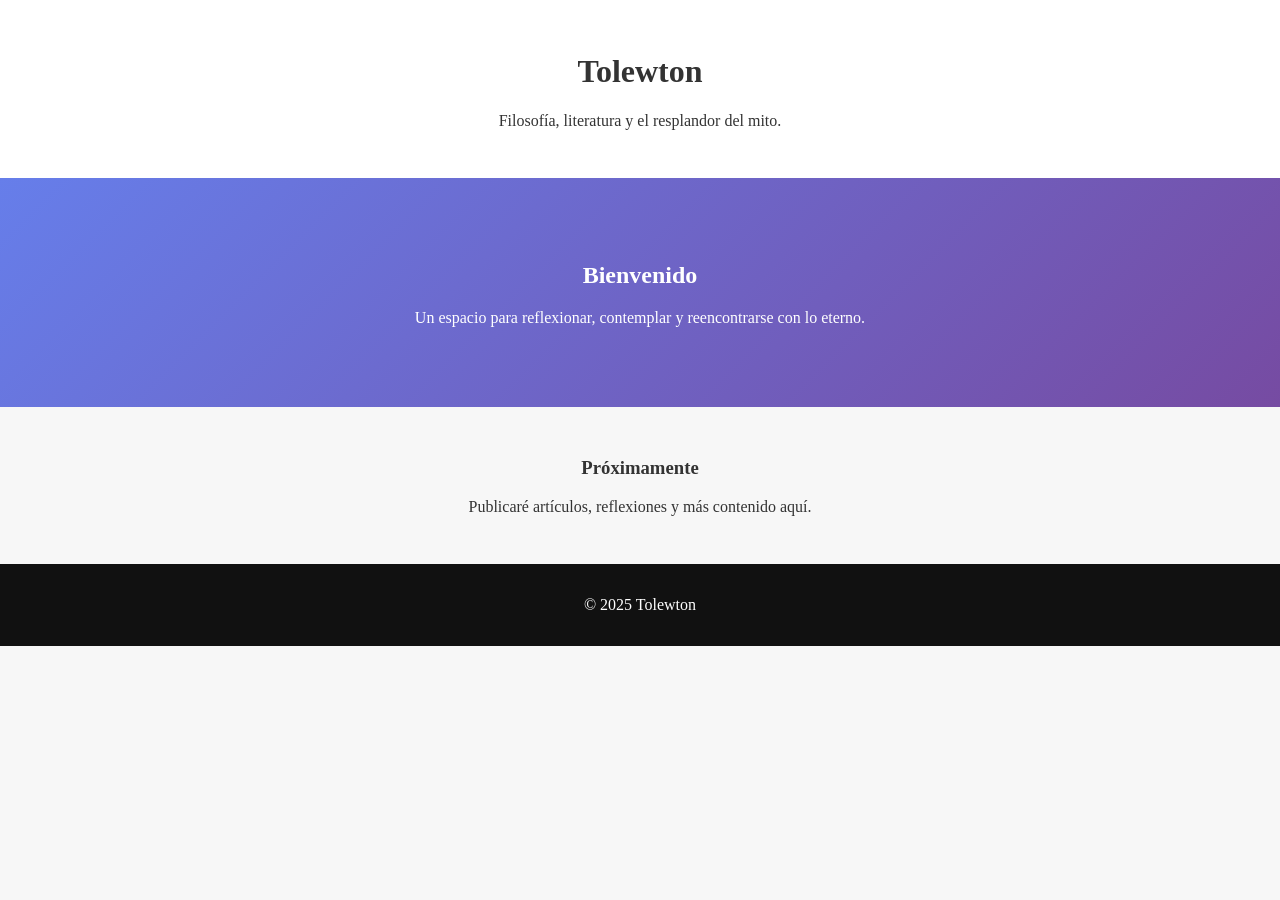
==== index.html @ 7ef382fe "Add files via upload" ====
<!DOCTYPE html>
<html lang="es">
<head>
  <meta charset="UTF-8">
  <meta name="viewport" content="width=device-width, initial-scale=1.0">
  <title>Tolewton</title>
  <link rel="stylesheet" href="style.css">
</head>
<body>
  <header>
    <h1>Tolewton</h1>
    <p>Filosofía, literatura y el resplandor del mito.</p>
  </header>

  <section class="hero">
    <h2>Bienvenido</h2>
    <p>Un espacio para reflexionar, contemplar y reencontrarse con lo eterno.</p>
  </section>

  <section class="content">
    <h3>Próximamente</h3>
    <p>Publicaré artículos, reflexiones y más contenido aquí.</p>
  </section>

  <footer>
    <p>© 2025 Tolewton</p>
  </footer>
</body>
</html>
---- style.css ----
body {
  margin: 0;
  font-family: serif;
  background: #f7f7f7;
  color: #333;
  text-align: center;
}
header {
  padding: 2rem;
  background: white;
}
.hero {
  padding: 4rem 1rem;
  background: linear-gradient(135deg, #667eea, #764ba2);
  color: white;
}
.content {
  padding: 2rem;
}
footer {
  padding: 1rem;
  background: #111;
  color: white;
}
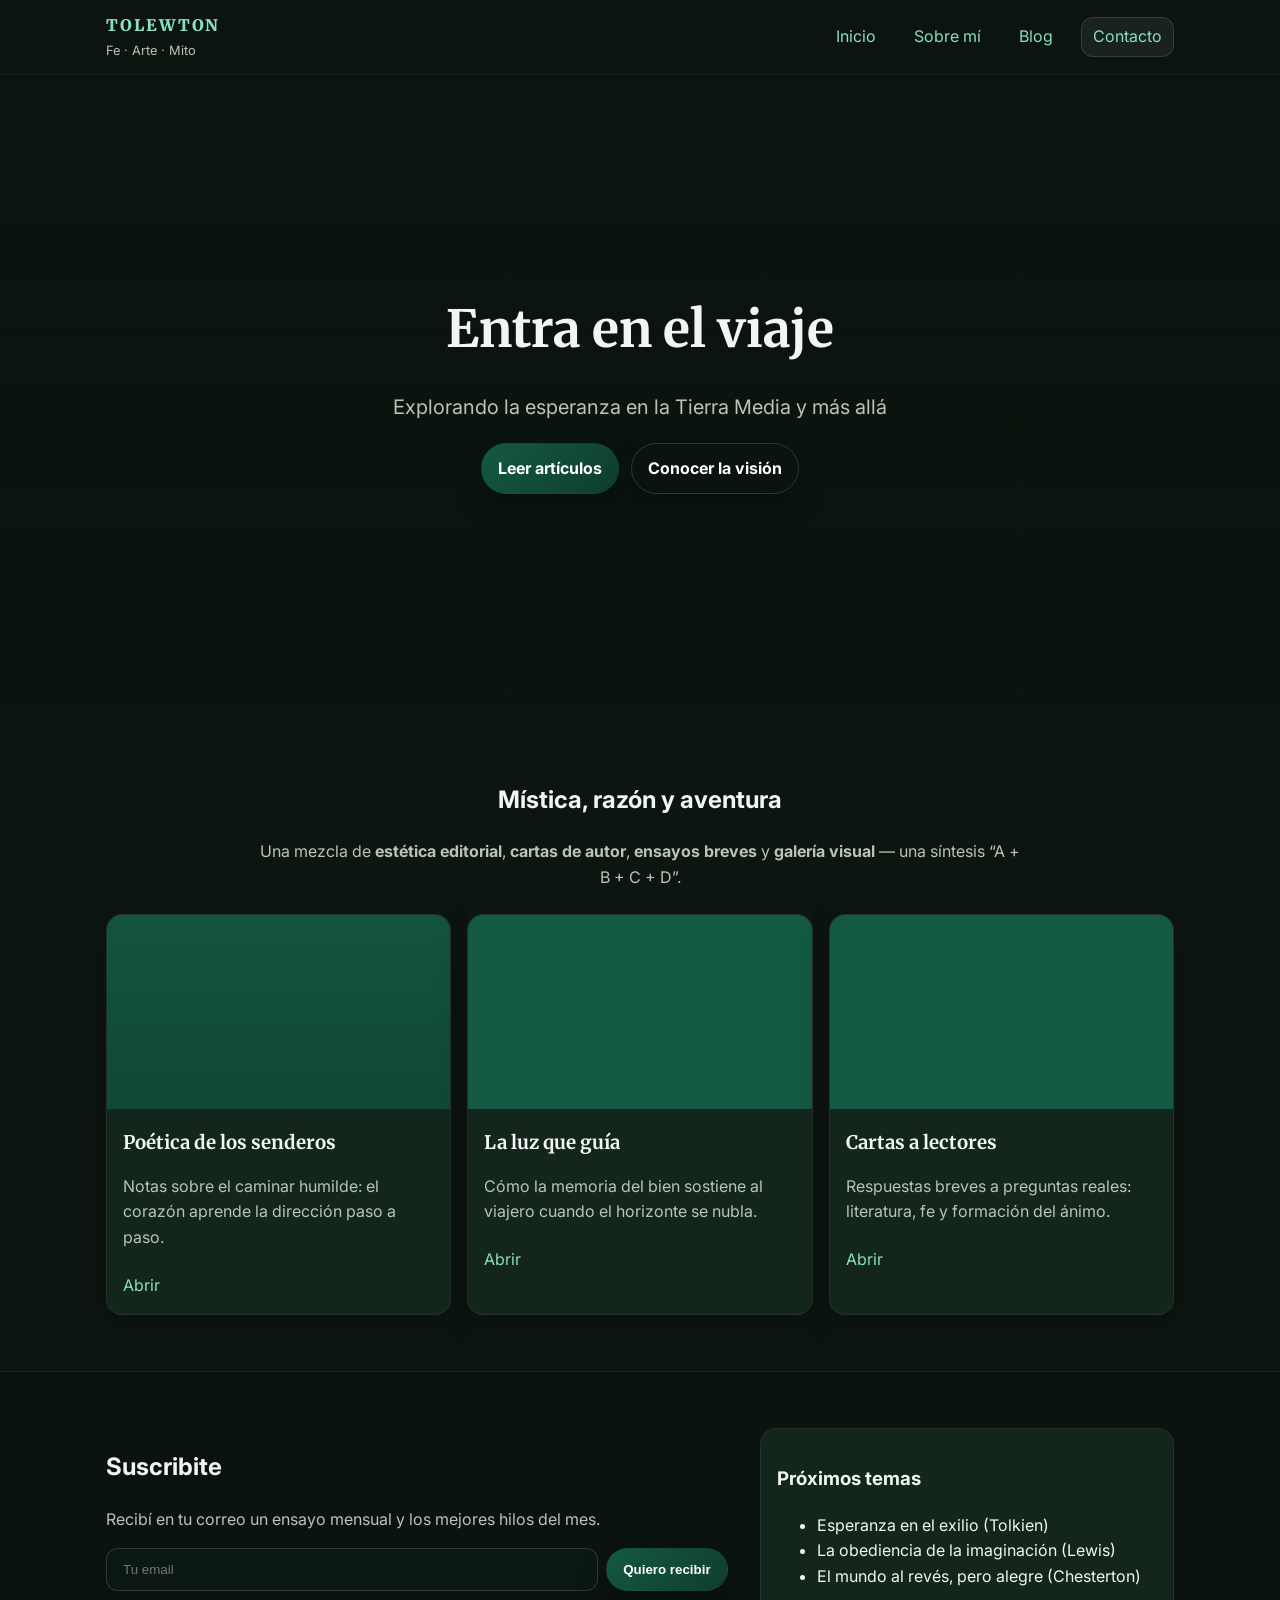
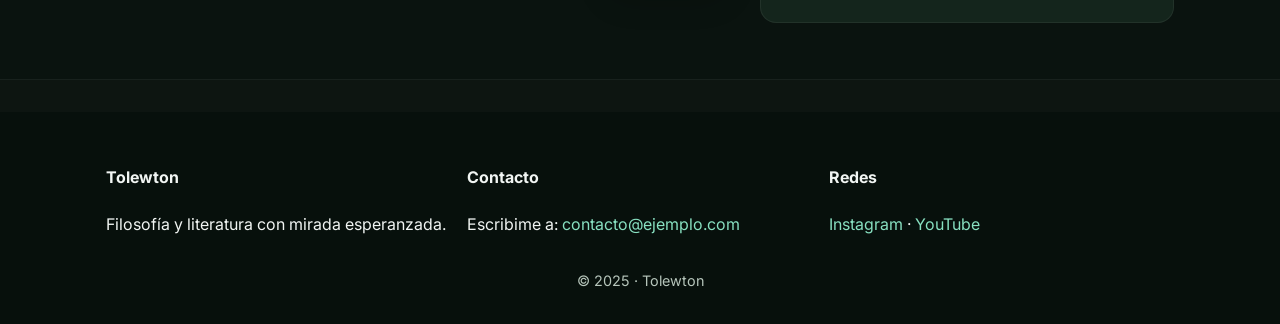
==== commit 2f2309fd: "Add files via upload" ====
--- a/index.html
+++ b/index.html
@@ -1,30 +1,112 @@
-
-<!DOCTYPE html>
+<!doctype html>
 <html lang="es">
 <head>
-  <meta charset="UTF-8">
-  <meta name="viewport" content="width=device-width, initial-scale=1.0">
-  <title>Tolewton</title>
-  <link rel="stylesheet" href="style.css">
+  <meta charset="utf-8" />
+  <meta name="viewport" content="width=device-width, initial-scale=1" />
+  <title>Tolewton — Fe, arte y mito</title>
+  <meta name="description" content="Filosofía, literatura y el resplandor del mito: Tolkien, Lewis y Chesterton." />
+  <link rel="preconnect" href="https://fonts.googleapis.com">
+  <link rel="preconnect" href="https://fonts.gstatic.com" crossorigin>
+  <link href="https://fonts.googleapis.com/css2?family=Merriweather:wght@400;700;900&family=Inter:wght@400;600;800&display=swap" rel="stylesheet">
+  <link rel="stylesheet" href="style.css" />
 </head>
 <body>
-  <header>
-    <h1>Tolewton</h1>
-    <p>Filosofía, literatura y el resplandor del mito.</p>
-  </header>
+<header class="site-header">
+  <div class="container">
+    <a class="brand" href="index.html">
+      <span class="brand-title">TOLEWTON</span>
+      <span class="brand-subtitle">Fe · Arte · Mito</span>
+    </a>
+    <nav class="nav">
+      <a href="index.html">Inicio</a>
+      <a href="sobre.html">Sobre mí</a>
+      <a href="blog.html">Blog</a>
+      <a class="btn" href="#contacto">Contacto</a>
+    </nav>
+  </div>
+</header>
 
-  <section class="hero">
-    <h2>Bienvenido</h2>
-    <p>Un espacio para reflexionar, contemplar y reencontrarse con lo eterno.</p>
-  </section>
+<section class="hero" style="--hero:url('assets/hero-bilbo.jpg')">
+  <div class="container hero-inner">
+    <h1 class="hero-title">Entra en el viaje</h1>
+    <p class="hero-sub">Explorando la esperanza en la Tierra Media y más allá</p>
+    <div class="cta">
+      <a class="button button--primary" href="blog.html">Leer artículos</a>
+      <a class="button button--ghost" href="sobre.html">Conocer la visión</a>
+    </div>
+  </div>
+</section>
 
-  <section class="content">
-    <h3>Próximamente</h3>
-    <p>Publicaré artículos, reflexiones y más contenido aquí.</p>
-  </section>
+<section class="section">
+  <div class="container intro center">
+    <h2>Mística, razón y aventura</h2>
+    <p class="lead">Una mezcla de <strong>estética editorial</strong>, <strong>cartas de autor</strong>, <strong>ensayos breves</strong> y <strong>galería visual</strong> — una síntesis “A + B + C + D”.</p>
+  </div>
+  <div class="container cards">
+    <article class="card">
+      <div class="card-img ratio-16x9" style="background-image:linear-gradient(180deg,rgba(0,0,0,.05),rgba(0,0,0,.2)), var(--img); --img:url('assets/hero-bilbo.jpg')"></div>
+      <div class="card-body">
+        <h3>Poética de los senderos</h3>
+        <p>Notas sobre el caminar humilde: el corazón aprende la dirección paso a paso.</p>
+        <a class="more" href="blog.html">Abrir</a>
+      </div>
+    </article>
+    <article class="card">
+      <div class="card-img ratio-16x9" style="--img:url('assets/hero-bilbo.jpg')"></div>
+      <div class="card-body">
+        <h3>La luz que guía</h3>
+        <p>Cómo la memoria del bien sostiene al viajero cuando el horizonte se nubla.</p>
+        <a class="more" href="blog.html">Abrir</a>
+      </div>
+    </article>
+    <article class="card">
+      <div class="card-img ratio-16x9" style="--img:url('assets/hero-bilbo.jpg')"></div>
+      <div class="card-body">
+        <h3>Cartas a lectores</h3>
+        <p>Respuestas breves a preguntas reales: literatura, fe y formación del ánimo.</p>
+        <a class="more" href="blog.html">Abrir</a>
+      </div>
+    </article>
+  </div>
+</section>
 
-  <footer>
-    <p>© 2025 Tolewton</p>
-  </footer>
+<section class="section section-alt">
+  <div class="container grid-2">
+    <div>
+      <h2>Suscribite</h2>
+      <p class="lead">Recibí en tu correo un ensayo mensual y los mejores hilos del mes.</p>
+      <form class="form">
+        <input type="email" placeholder="Tu email" />
+        <button class="button button--primary" type="button">Quiero recibir</button>
+      </form>
+    </div>
+    <div class="panel">
+      <h3>Próximos temas</h3>
+      <ul>
+        <li>Esperanza en el exilio (Tolkien)</li>
+        <li>La obediencia de la imaginación (Lewis)</li>
+        <li>El mundo al revés, pero alegre (Chesterton)</li>
+      </ul>
+    </div>
+  </div>
+</section>
+
+<footer id="contacto" class="site-footer">
+  <div class="container footer-grid">
+    <div>
+      <h4>Tolewton</h4>
+      <p>Filosofía y literatura con mirada esperanzada.</p>
+    </div>
+    <div>
+      <h4>Contacto</h4>
+      <p>Escribime a: <a href="mailto:contacto@ejemplo.com">contacto@ejemplo.com</a></p>
+    </div>
+    <div>
+      <h4>Redes</h4>
+      <p><a href="#">Instagram</a> · <a href="#">YouTube</a></p>
+    </div>
+  </div>
+  <div class="copy">© 2025 · Tolewton</div>
+</footer>
 </body>
 </html>
--- a/style.css
+++ b/style.css
@@ -1,25 +1,41 @@
 
-body {
-  margin: 0;
-  font-family: serif;
-  background: #f7f7f7;
-  color: #333;
-  text-align: center;
+:root{
+  --bg:#0d1511; --text:#f1f5f3; --muted:#b6c5bb;
+  --forest:#0f3d2e; --forest-2:#145943; --accent:#88e0c1;
+  --card:#14251c; --white:#ffffff; --max:1100px; --radius:16px; --shadow:0 10px 30px rgba(0,0,0,.20);
 }
-header {
-  padding: 2rem;
-  background: white;
-}
-.hero {
-  padding: 4rem 1rem;
-  background: linear-gradient(135deg, #667eea, #764ba2);
-  color: white;
-}
-.content {
-  padding: 2rem;
-}
-footer {
-  padding: 1rem;
-  background: #111;
-  color: white;
-}
+*{box-sizing:border-box} html,body{margin:0;padding:0}
+body{font-family:Inter,system-ui,Segoe UI,Roboto,Helvetica,Arial,sans-serif;background:var(--bg);color:var(--text);line-height:1.6}
+a{color:var(--accent);text-decoration:none} a:hover{text-decoration:underline}
+.container{max-width:var(--max);margin-inline:auto;padding:0 1rem}
+.site-header{position:sticky;top:0;background:rgba(13,21,17,.8);backdrop-filter:blur(6px);border-bottom:1px solid rgba(255,255,255,.06)}
+.site-header .container{display:flex;align-items:center;justify-content:space-between;padding:.8rem 1rem}
+.brand{display:flex;flex-direction:column;gap:.15rem}
+.brand-title{font-family:Merriweather,serif;font-weight:900;letter-spacing:.12em}
+.brand-subtitle{font-size:.8rem;color:var(--muted)}
+.nav{display:flex;gap:1rem;align-items:center}
+.nav a{padding:.4rem .7rem;border-radius:12px}
+.nav .btn{background:rgba(255,255,255,.06);border:1px solid rgba(255,255,255,.12)}
+.hero{min-height:70vh;display:grid;place-items:center;text-align:center;background-image:var(--hero);background-size:cover;background-position:center;position:relative;overflow:hidden}
+.hero::after{content:"";position:absolute;inset:0;background:linear-gradient(180deg,rgba(10,20,14,.55),rgba(10,20,14,.85))}
+.hero-inner{position:relative;z-index:1;padding:5rem 1rem}
+.hero-title{font-family:Merriweather,serif;font-size:clamp(2rem,5vw,3.2rem);margin:.2rem 0 .6rem}
+.hero-sub{color:var(--muted);font-size:clamp(1rem,2.3vw,1.25rem)}
+.cta{margin-top:1rem;display:flex;gap:.75rem;justify-content:center;flex-wrap:wrap}
+.button{display:inline-flex;align-items:center;gap:.5rem;font-weight:700;padding:.75rem 1rem;border-radius:999px;box-shadow:var(--shadow);border:1px solid rgba(255,255,255,.15);color:var(--white);background:rgba(255,255,255,.08)}
+.button--primary{background:linear-gradient(135deg,var(--forest-2),var(--forest));border-color:transparent}
+.button--ghost{background:transparent}
+.section{padding:3.5rem 0} .section-alt{background:#0a130f;border-top:1px solid rgba(255,255,255,.06);border-bottom:1px solid rgba(255,255,255,.06)}
+.intro{max-width:800px;margin:0 auto 1.5rem auto;text-align:center} .lead{color:var(--muted)}
+.cards{display:grid;grid-template-columns:repeat(auto-fill,minmax(260px,1fr));gap:1rem;padding:0 1rem}
+.card{background:var(--card);border:1px solid rgba(255,255,255,.06);border-radius:var(--radius);overflow:hidden;box-shadow:var(--shadow);display:flex;flex-direction:column}
+.card-img{background:var(--forest-2);background-size:cover;background-position:center}
+.ratio-16x9{aspect-ratio:16/9}
+.card-body{padding:1rem} .card h3{margin:.2rem 0 .4rem;font-family:Merriweather,serif} .card p{color:var(--muted)}
+.more{display:inline-block;margin-top:.4rem}
+.grid-2{display:grid;gap:2rem;grid-template-columns:1.2fr .8fr} @media (max-width:900px){.grid-2{grid-template-columns:1fr}}
+.form{display:flex;gap:.5rem;flex-wrap:wrap} .form input{flex:1;min-width:220px;padding:.8rem 1rem;border-radius:12px;border:1px solid rgba(255,255,255,.15);background:#0b1712;color:var(--text)}
+.panel{background:var(--card);padding:1rem;border-radius:var(--radius);border:1px solid rgba(255,255,255,.06)}
+.site-footer{background:#07100c;padding:2rem 0;margin-top:2rem}
+.footer-grid{display:grid;gap:1rem;grid-template-columns:repeat(auto-fit,minmax(220px,1fr))}
+.copy{margin-top:1rem;text-align:center;color:var(--muted);font-size:.9rem}
